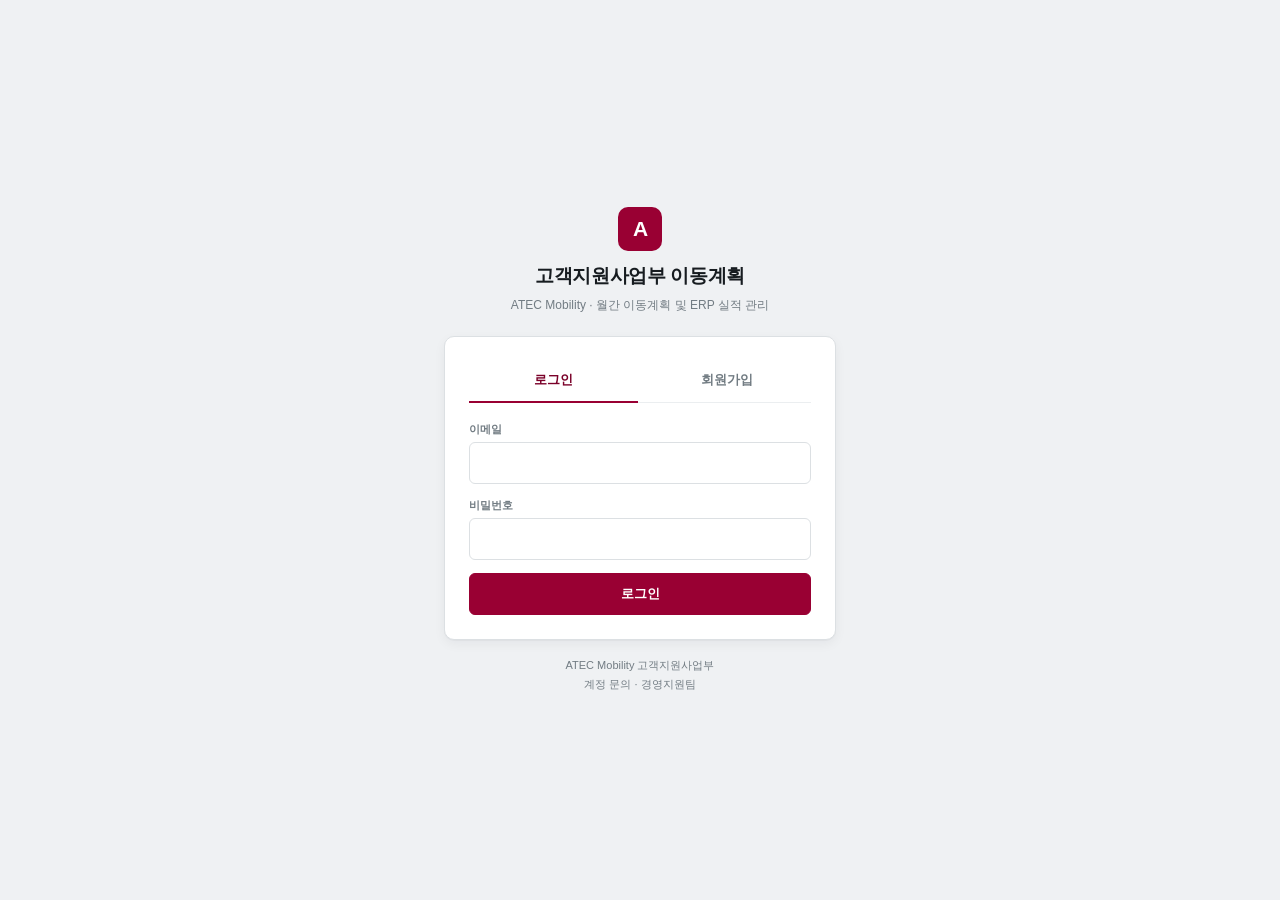
==== index.html @ 3cfb7187 "feat: 주차별 변동 관리 — 이동계획차이를 자동으로 만든다 «월별 변동 요약» 표가 곧 «이동계획차이» 엑셀이다. 계획 → 전주 → 금주와 그 차이를 사람이 옮겨 적지 않는다." ====
<!doctype html>
<html lang="ko">
<head>
<meta charset="utf-8">
<meta name="viewport" content="width=device-width,initial-scale=1">
<title>ATEC 이동계획 · 로그인</title>
<link rel="icon" href="data:image/svg+xml,%3Csvg xmlns='http://www.w3.org/2000/svg' viewBox='0 0 32 32'%3E%3Crect width='32' height='32' rx='7' fill='%23D70051'/%3E%3Ctext x='16' y='22' font-size='16' font-family='Arial' font-weight='bold' fill='white' text-anchor='middle'%3EA%3C/text%3E%3C/svg%3E">
<link rel="stylesheet" href="styles.css?v=20260907c">
</head>
<body>

<div class="auth-wrap">
  <div class="auth">

    <div class="brand">
      <div class="mark">A</div>
      <h1>고객지원사업부 이동계획</h1>
      <p>ATEC Mobility · 월간 이동계획 및 ERP 실적 관리</p>
    </div>

    <div class="panel">

      <!-- ===== 로그인 / 가입 ===== -->
      <div id="stage-login">
        <div class="tabs">
          <button id="tabLogin" class="on">로그인</button>
          <button id="tabSignup">회원가입</button>
        </div>

        <div id="msg"></div>

        <!-- 로그인 -->
        <form id="formLogin">
          <div class="fld">
            <label for="liEmail">이메일</label>
            <input id="liEmail" type="email" autocomplete="username" required>
          </div>
          <div class="fld">
            <label for="liPw">비밀번호</label>
            <input id="liPw" type="password" autocomplete="current-password" required>
          </div>
          <button type="submit" class="btn red wide" id="btnLogin">로그인</button>
        </form>

        <!-- 가입 -->
        <form id="formSignup" class="hide">
          <div class="fld">
            <label for="suName">이름</label>
            <input id="suName" type="text" autocomplete="name" required>
          </div>
          <div class="fld">
            <label for="suEmail">이메일</label>
            <input id="suEmail" type="email" autocomplete="username" required>
          </div>
          <div class="fld">
            <label for="suPw">비밀번호</label>
            <input id="suPw" type="password" autocomplete="new-password" minlength="8" required>
            <div class="hint">8자 이상. 재무 자료를 다루므로 사내 다른 서비스와 다른 비밀번호를 쓰시길 권합니다.</div>
          </div>
          <button type="submit" class="btn red wide" id="btnSignup">가입 신청</button>
          <div class="note info" style="margin:14px 0 0">
            가입하면 경영지원팀 승인을 거쳐야 들어올 수 있습니다.
            승인할 때 소속 팀이 함께 지정됩니다.
          </div>
        </form>
      </div>

      <!-- ===== 2단계 인증 · 최초 등록 ===== -->
      <div id="stage-enroll" class="hide otp-box">
        <h3 style="margin:0 0 6px;font-size:15px">2단계 인증 등록</h3>
        <p class="desc" style="margin:0 0 15px">
          이동계획 자료는 2단계 인증을 통과해야 열립니다. 최초 1회만 등록하면 됩니다.
        </p>

        <ol class="steps">
          <li>휴대폰에 <b>Google Authenticator</b> 앱을 설치합니다.</li>
          <li>앱에서 <b>+</b> → <b>QR 코드 스캔</b>으로 아래 코드를 찍습니다.</li>
          <li>앱에 뜬 6자리 숫자를 아래에 입력합니다.</li>
        </ol>

        <div class="otp-qr" id="qrBox"></div>

        <a id="otpLink" class="btn wide hide" style="margin-bottom:11px" href="#">
          이 기기에서 인증 앱 바로 열기
        </a>

        <div class="desc" style="margin-bottom:5px">QR을 찍을 수 없으면 이 키를 앱에 직접 입력하세요</div>
        <div class="otp-secret" id="otpSecret">—</div>
        <button class="btn" id="btnCopySecret" style="margin:-6px 0 13px">키 복사</button>

        <div id="msgEnroll"></div>
        <input id="enrollCode" class="otp-code" inputmode="numeric" maxlength="6" placeholder="······" autocomplete="one-time-code">
        <button class="btn red wide" id="btnEnrollVerify" style="margin-top:13px">등록 완료</button>
        <button class="btn ghost wide" id="btnEnrollCancel" style="margin-top:7px">취소하고 로그아웃</button>
      </div>

      <!-- ===== 2단계 인증 · 코드 입력 ===== -->
      <div id="stage-verify" class="hide otp-box">
        <h3 style="margin:0 0 6px;font-size:15px">2단계 인증</h3>
        <p class="desc" style="margin:0 0 17px">
          Google Authenticator 앱에 표시된 6자리 숫자를 입력하세요.
        </p>

        <div id="msgVerify"></div>
        <input id="verifyCode" class="otp-code" inputmode="numeric" maxlength="6" placeholder="······" autocomplete="one-time-code">
        <button class="btn red wide" id="btnVerify" style="margin-top:13px">확인</button>
        <button class="btn ghost wide" id="btnVerifyCancel" style="margin-top:7px">다른 계정으로 로그인</button>
      </div>

    </div>

    <div class="foot">
      ATEC Mobility 고객지원사업부<br>
      계정 문의 · 경영지원팀
    </div>

  </div>
</div>

<script src="mp-auth.js?v=20260907c"></script>
<script>
(function () {
  'use strict';

  var $ = function (s) { return document.querySelector(s); };

  function show(stage) {
    ['login', 'enroll', 'verify'].forEach(function (s) {
      $('#stage-' + s).classList.toggle('hide', s !== stage);
    });
  }
  function say(where, text, kind) {
    var el = $(where);
    if (!text) { el.innerHTML = ''; return; }
    el.innerHTML = '<div class="note ' + (kind || 'err') + '">' + text + '</div>';
  }
  function busy(btn, on, label) {
    btn.disabled = on;
    if (on) { btn.dataset.t = btn.textContent; btn.textContent = label || '처리 중…'; }
    else if (btn.dataset.t) { btn.textContent = btn.dataset.t; }
  }

  /* ---------- 로그인 / 가입 탭 ---------- */
  $('#tabLogin').onclick = function () {
    $('#tabLogin').classList.add('on'); $('#tabSignup').classList.remove('on');
    $('#formLogin').classList.remove('hide'); $('#formSignup').classList.add('hide');
    say('#msg', '');
  };
  $('#tabSignup').onclick = function () {
    $('#tabSignup').classList.add('on'); $('#tabLogin').classList.remove('on');
    $('#formSignup').classList.remove('hide'); $('#formLogin').classList.add('hide');
    say('#msg', '');
  };

  /* ---------- 가입 ---------- */
  $('#formSignup').onsubmit = function (e) {
    e.preventDefault();
    var b = $('#btnSignup');
    busy(b, true);
    MpAuth.signup($('#suEmail').value, $('#suPw').value, $('#suName').value)
      .then(function (r) {
        busy(b, false);
        if (r.error) { say('#msg', r.error); return; }
        say('#msg', '가입 신청이 접수되었습니다. 경영지원팀 승인 후 로그인할 수 있습니다.', 'ok');
        $('#formSignup').reset();
      });
  };

  /* ---------- 로그인 ---------- */
  $('#formLogin').onsubmit = function (e) {
    e.preventDefault();
    var b = $('#btnLogin');
    busy(b, true, '확인 중…');
    MpAuth.login($('#liEmail').value, $('#liPw').value)
      .then(function (r) {
        if (r.error) { busy(b, false); say('#msg', r.error); return; }
        return MpAuth.mfaState().then(function (st) {
          busy(b, false);
          if (st === 'ok') { location.replace('app.html'); return; }
          if (st === 'need') { show('verify'); setTimeout(function () { $('#verifyCode').focus(); }, 60); return; }
          startEnroll();
        });
      });
  };

  /* ---------- 2단계 · 최초 등록 ---------- */

  /* QR 그리기.
     Supabase 는 QR 을 SVG 마크업으로 내려주는데 viewBox 가 없고 width/height 만 있다.
     그대로 두고 CSS 로 줄이면 축소되지 않고 잘려 나가 위치 검출 패턴이 사라진다 —
     화면에는 QR 처럼 보이지만 스캔이 되지 않는다. viewBox 를 채워 넣어야 한다. */
  function paintQr(qr) {
    var box = $('#qrBox');
    box.innerHTML = '';

    if (!qr) {
      box.innerHTML = '<div class="desc" style="width:172px;height:172px;display:flex;' +
                      'align-items:center;justify-content:center">아래 키를 앱에 직접 입력하세요</div>';
      return;
    }

    if (/^data:/.test(qr)) {
      // 속성 문자열로 조립하지 않는다 — data:image/svg+xml 안의 따옴표가 태그를 깨뜨린다
      var img = new Image();
      img.alt = '2단계 인증 QR';
      img.src = qr;
      box.appendChild(img);
      return;
    }

    box.innerHTML = qr;
    var svg = box.querySelector('svg');
    if (!svg) return;
    if (!svg.getAttribute('viewBox')) {
      var w = parseFloat(svg.getAttribute('width')) || 219;
      var h = parseFloat(svg.getAttribute('height')) || w;
      svg.setAttribute('viewBox', '0 0 ' + w + ' ' + h);
    }
    svg.setAttribute('preserveAspectRatio', 'xMidYMid meet');
    svg.setAttribute('shape-rendering', 'crispEdges');   // 축소해도 모듈 경계가 뭉개지지 않게
    svg.removeAttribute('width');
    svg.removeAttribute('height');
  }

  function startEnroll() {
    show('enroll');
    say('#msgEnroll', '');
    $('#qrBox').innerHTML = '<div class="desc" style="width:172px;height:172px;display:flex;align-items:center;justify-content:center">준비 중…</div>';
    $('#otpSecret').textContent = '—';
    $('#otpLink').classList.add('hide');

    MpAuth.enroll().then(function (r) {
      if (r.error) { say('#msgEnroll', r.error); $('#qrBox').innerHTML = ''; return; }
      paintQr(r.qr);
      $('#otpSecret').textContent = r.secret || '—';
      if (r.uri) {
        var a = $('#otpLink');
        a.href = r.uri;                 // 폰에서 열면 인증 앱이 바로 뜬다
        a.classList.remove('hide');
      }
      setTimeout(function () { $('#enrollCode').focus(); }, 60);
    });
  }

  /* 키 복사 — 손으로 옮겨 적다 틀리는 걸 막는다 */
  $('#btnCopySecret').onclick = function () {
    var s = $('#otpSecret').textContent.trim();
    if (!s || s === '—') return;
    var btn = this;
    var done = function () {
      btn.textContent = '복사됨';
      setTimeout(function () { btn.textContent = '키 복사'; }, 1600);
    };
    if (navigator.clipboard && navigator.clipboard.writeText) {
      navigator.clipboard.writeText(s).then(done, function () {});
    } else {
      var ta = document.createElement('textarea');
      ta.value = s; document.body.appendChild(ta); ta.select();
      try { document.execCommand('copy'); done(); } catch (e) {}
      document.body.removeChild(ta);
    }
  };

  $('#btnEnrollVerify').onclick = function () {
    var b = this;
    busy(b, true, '확인 중…');
    MpAuth.verify($('#enrollCode').value).then(function (r) {
      busy(b, false);
      if (r.error) { say('#msgEnroll', r.error); $('#enrollCode').select(); return; }
      location.replace('app.html');
    });
  };
  $('#btnEnrollCancel').onclick = function () { MpAuth.logout(); show('login'); };

  /* ---------- 2단계 · 코드 입력 ---------- */
  $('#btnVerify').onclick = function () {
    var b = this;
    busy(b, true, '확인 중…');
    MpAuth.verify($('#verifyCode').value).then(function (r) {
      busy(b, false);
      if (r.error) { say('#msgVerify', r.error); $('#verifyCode').select(); return; }
      location.replace('app.html');
    });
  };
  $('#btnVerifyCancel').onclick = function () { MpAuth.logout(); show('login'); };

  /* 6자리를 다 넣으면 자동으로 확인한다 */
  ['#enrollCode', '#verifyCode'].forEach(function (sel) {
    $(sel).addEventListener('input', function () {
      this.value = this.value.replace(/\D/g, '');
      if (this.value.length === 6) {
        (sel === '#enrollCode' ? $('#btnEnrollVerify') : $('#btnVerify')).click();
      }
    });
  });

  /* ---------- 이미 로그인돼 있으면 이어서 진행한다 ----------
     새로고침했을 때 비밀번호를 다시 받지 않는다.
     아직 인증 수단을 등록하지 않은 상태(none)도 등록 화면으로 이어 준다 —
     이걸 빠뜨리면 로그인은 됐는데 로그인 화면이 다시 뜨는 것처럼 보인다. */
  if (MpAuth.token()) {
    MpAuth.mfaState().then(function (st) {
      if (st === 'ok') { location.replace('app.html'); return; }
      if (st === 'need') { show('verify'); setTimeout(function () { $('#verifyCode').focus(); }, 60); return; }
      startEnroll();
    });
  }
})();
</script>

</body>
</html>
---- styles.css ----
/* ============================================================================
   ATEC 이동계획 — 디자인 시스템

   설계 관점 : "결산 원장(ledger)"
   대시보드가 아니라 잘 조판된 재무제표를 화면으로 옮긴다.
   위계는 색이 아니라 굵기 · 크기 · 괘선으로 만들고,
   색은 부호(증감)와 상태(잠금 · 완료 · 경고)에만 쓴다.

   브랜드 : ATEC RED #D70051 / ATEC GRAY #5A666F

   타이포 7단 (px)
     26  KPI 숫자
     19  페이지 제목
     16  섹션 제목
     14  카드 제목
     13  본문 · 표 데이터
     12  표 조밀영역 · 버튼 · 탭
     11  보조 설명 · 라벨
   9~10px 는 쓰지 않는다.
   ========================================================================== */

:root{
  /* 기본 5색 */
  --paper:#FFFFFF;        /* 카드 · 표 바탕 */
  --canvas:#EFF1F3;       /* 화면 바탕 */
  --ink:#171C20;          /* 본문 */
  --ink2:#4A555D;         /* 보조 본문 */
  --rule:#DCE0E3;         /* 괘선 */
  /* 파생 */
  --rule2:#EBEEF0; --soft:#F7F8F9; --muted:#727C83; --faint:#A8B0B5;
  --gray:#5A666F; --g1:#F2F3F4; --g2:#D9DDE0; --g3:#A8B0B5; --g4:#727C83;
  /* 강조 */
  --red:#990033; --red-d:#7A0029; --red-dd:#5C001F; --red-soft:#FDF0F5; --red-line:#EBC3D3;
  --down:#2461a8; --up:#990033;
  --blue:#9AB7F0; --blue-d:#2461a8;
  --amber:#B07900; --amber-bg:#FFF6E0; --amber-line:#EDD9A6;
  --ok:#1F7A52; --ok-bg:#EDF7F1; --ok-line:#BFDECD;
  --warn:#B07900; --danger:#B3123F;
  /* 표 밴드 — 3단만 쓴다 */
  --band-plan:#F6F7F8;    /* 월간계획 */
  --band-ol:#FBFCFC;      /* 주차 OL */
  --band-act:#FDF0F5;     /* ERP 확정실적 */
  /* 형태 */
  --r:8px; --r-lg:10px;
  --shadow:0 1px 1px rgba(23,28,32,.03), 0 4px 12px rgba(23,28,32,.05);
  --num:"Segoe UI","Malgun Gothic",Arial,sans-serif;
  --rail:236px; --hdr:56px;
}

*{box-sizing:border-box}
html,body{margin:0;padding:0}
body{
  font-family:"Malgun Gothic","맑은 고딕","Apple SD Gothic Neo","Noto Sans KR",Arial,sans-serif;
  background:var(--canvas); color:var(--ink); font-size:13px; line-height:1.5;
  font-variant-numeric:tabular-nums; -webkit-font-smoothing:antialiased;
}
button,input,select,textarea{font:inherit;color:inherit}
a{color:var(--red-d)}
.num{font-family:var(--num);font-variant-numeric:tabular-nums;font-feature-settings:"tnum" 1}
::selection{background:rgba(215,0,81,.16)}
.hide{display:none !important}

/* ============================================================
   부품 — 버튼 · 칩 · 입력
   ============================================================ */
.btn{
  display:inline-flex;align-items:center;gap:6px;border:1px solid var(--rule);
  background:var(--paper);color:var(--ink2);padding:6px 12px;border-radius:6px;
  font-size:12px;font-weight:700;cursor:pointer;white-space:nowrap;line-height:1.4;
  text-decoration:none
}
.btn:hover{background:var(--soft);border-color:var(--g2);color:var(--ink)}
.btn:disabled{opacity:.45;cursor:not-allowed}
.btn.red{background:var(--red);border-color:var(--red);color:#fff}
.btn.red:hover{background:var(--red-d);border-color:var(--red-d);color:#fff}
.btn.dark{background:#333B41;border-color:#333B41;color:#fff}
.btn.dark:hover{background:#242A2F}
.btn.ghost{background:transparent;border-color:transparent;color:var(--muted)}
.btn.ghost:hover{background:var(--g1);color:var(--ink)}
.btn.wide{width:100%;justify-content:center;padding:11px 12px;font-size:13px}

.chip{
  display:inline-flex;align-items:center;gap:6px;border:1px solid var(--rule);background:var(--paper);
  padding:5px 10px;border-radius:6px;font-size:12px;color:var(--ink2);white-space:nowrap;line-height:1.35
}
.chip b{font-weight:700;color:var(--ink)}
.chip.on{background:var(--red-soft);border-color:var(--red-line);color:var(--red-d)}
.chip.warn{background:var(--amber-bg);border-color:var(--amber-line);color:var(--amber)}
.chip.ok{background:var(--ok-bg);border-color:var(--ok-line);color:var(--ok)}
.chip.lock{background:var(--g1);border-color:var(--g2);color:var(--ink2)}

.fld{margin-bottom:13px}
.fld label{display:block;font-size:11px;font-weight:700;color:var(--muted);margin-bottom:5px}
.fld input{
  width:100%;padding:10px 12px;border:1px solid var(--rule);border-radius:6px;
  background:var(--paper);font-size:13px
}
.fld input:focus{outline:0;border-color:var(--red-line);box-shadow:0 0 0 3px rgba(215,0,81,.08)}
.fld .hint{font-size:11px;color:var(--muted);margin-top:5px;line-height:1.55}

.card{background:var(--paper);border:1px solid var(--rule);border-radius:var(--r-lg);box-shadow:var(--shadow)}
.card>.hd{padding:13px 16px;border-bottom:1px solid var(--rule2);display:flex;align-items:flex-start;
  justify-content:space-between;gap:12px}
.card>.hd h3{margin:0;font-size:14px;font-weight:700}
.card>.bd{padding:16px}
.desc{font-size:11.5px;color:var(--muted);margin-top:3px;line-height:1.55}

/* 상태 알림 */
.note{padding:10px 13px;border-radius:6px;font-size:12px;line-height:1.6;margin-bottom:13px}
.note.err{background:#FDEEF2;border:1px solid var(--red-line);color:var(--red-d)}
.note.ok{background:var(--ok-bg);border:1px solid var(--ok-line);color:var(--ok)}
.note.warn{background:var(--amber-bg);border:1px solid var(--amber-line);color:var(--amber)}
.note.info{background:var(--soft);border:1px solid var(--rule);color:var(--ink2)}

/* ============================================================
   로그인 화면
   ============================================================ */
.auth-wrap{min-height:100vh;display:flex;align-items:center;justify-content:center;padding:28px 18px}
.auth{width:100%;max-width:392px}
.auth .brand{text-align:center;margin-bottom:22px}
.auth .brand .mark{
  display:inline-flex;align-items:center;justify-content:center;
  width:44px;height:44px;border-radius:10px;background:var(--red);color:#fff;
  font-size:21px;font-weight:800;letter-spacing:-1px;margin-bottom:11px
}
.auth .brand h1{margin:0;font-size:19px;font-weight:700;letter-spacing:-.4px}
.auth .brand p{margin:6px 0 0;font-size:12px;color:var(--muted)}
.auth .panel{background:var(--paper);border:1px solid var(--rule);border-radius:var(--r-lg);
  box-shadow:var(--shadow);padding:24px}
.auth .tabs{display:flex;gap:4px;margin-bottom:18px;border-bottom:1px solid var(--rule2)}
.auth .tabs button{
  flex:1;border:0;background:transparent;padding:9px 0 11px;font-size:13px;font-weight:700;
  color:var(--muted);cursor:pointer;border-bottom:2px solid transparent;margin-bottom:-1px
}
.auth .tabs button.on{color:var(--red-d);border-bottom-color:var(--red)}
.auth .foot{margin-top:16px;text-align:center;font-size:11px;color:var(--muted);line-height:1.7}

/* 2단계 인증 */
.otp-box{text-align:center}
.otp-qr{
  display:inline-block;padding:11px;background:#fff;border:1px solid var(--rule);
  border-radius:var(--r);margin:4px 0 13px
}
.otp-qr img,.otp-qr svg{display:block;width:172px;height:172px}
.otp-secret{
  font-family:var(--num);font-size:13px;letter-spacing:1.5px;background:var(--soft);
  border:1px solid var(--rule);border-radius:6px;padding:9px 11px;word-break:break-all;
  color:var(--ink);margin-bottom:13px
}
.otp-code{
  width:100%;padding:13px;font-family:var(--num);font-size:26px;letter-spacing:11px;
  text-align:center;border:1px solid var(--rule);border-radius:var(--r);background:var(--paper)
}
.otp-code:focus{outline:0;border-color:var(--red-line);box-shadow:0 0 0 3px rgba(215,0,81,.08)}
.steps{counter-reset:s;margin:0 0 15px;padding:0;list-style:none;text-align:left}
.steps li{
  counter-increment:s;position:relative;padding:0 0 8px 25px;font-size:12px;
  color:var(--ink2);line-height:1.65
}
.steps li::before{
  content:counter(s);position:absolute;left:0;top:1px;width:17px;height:17px;border-radius:50%;
  background:var(--g1);color:var(--ink2);font-size:10.5px;font-weight:700;
  display:flex;align-items:center;justify-content:center
}

@media (max-width:480px){
  .auth .panel{padding:19px}
  .otp-code{font-size:22px;letter-spacing:8px}
}

/* ============================================================
   앱 껍데기 — 레일 · 헤더 · 본문
   ============================================================ */
.app{display:flex;min-height:100vh}
.rail{width:var(--rail);flex:0 0 var(--rail);background:#333B41;color:#E6EAEC;
  position:fixed;top:0;bottom:0;left:0;z-index:60;display:flex;flex-direction:column}
.rail .brand{padding:17px 18px 14px;border-bottom:1px solid rgba(255,255,255,.09)}
.rail .brand b{display:block;font-size:13.5px;color:#fff}
.rail .brand span{display:block;margin-top:5px;font-size:11px;color:#A9B2B8;line-height:1.5}
.nav{padding:9px 8px;flex:1;overflow:auto}
.nav .grp{font-size:11px;color:#828D94;padding:13px 10px 5px;font-weight:700}
.nav button{display:flex;align-items:center;gap:9px;width:100%;border:0;background:transparent;
  color:#CDD4D8;text-align:left;padding:8px 11px;border-radius:6px;margin:1px 0;cursor:pointer;
  font-weight:600;font-size:13px;border-left:3px solid transparent}
.nav button:hover{background:rgba(255,255,255,.06);color:#fff}
.nav button.on{background:rgba(255,255,255,.10);color:#fff;border-left-color:var(--red);font-weight:700}
.nav button:disabled{opacity:.34;cursor:not-allowed}
.railfoot{padding:11px 16px 14px;font-size:11px;color:#8B959B;line-height:1.65;
  border-top:1px solid rgba(255,255,255,.08)}
.railfoot b{color:#C4CBD0}
.main{margin-left:var(--rail);width:calc(100% - var(--rail));min-width:0}
header.top{height:var(--hdr);background:var(--paper);border-bottom:1px solid var(--rule);
  display:flex;align-items:center;justify-content:space-between;gap:14px;padding:0 20px;
  position:sticky;top:0;z-index:50}
header.top .crumb{display:flex;align-items:baseline;gap:9px;min-width:0}
header.top .crumb b{font-size:19px;font-weight:700;letter-spacing:-.4px;white-space:nowrap}
header.top .crumb span{font-size:12px;color:var(--muted);overflow:hidden;text-overflow:ellipsis;white-space:nowrap}
.content{padding:16px 20px 60px;max-width:1680px}

/* 필터 줄 — 차트 위 한 줄에 모은다 */
.gbar{background:var(--paper);border:1px solid var(--rule);border-radius:var(--r-lg);
  box-shadow:var(--shadow);padding:9px 13px;margin-bottom:14px}
.gline{display:flex;align-items:center;gap:9px;flex-wrap:wrap;padding:4px 0}
.gline+.gline{border-top:1px solid var(--rule2);margin-top:3px}
.glabel{font-size:11px;font-weight:700;color:var(--muted);min-width:56px}
.spacer{flex:1}
.tabs{display:flex;gap:3px;flex-wrap:wrap}
.tab{border:1px solid transparent;background:transparent;color:var(--ink2);padding:5px 11px;
  border-radius:6px;font-size:12px;font-weight:700;cursor:pointer;white-space:nowrap}
.tab:hover{background:var(--g1)}
.tab.on{background:var(--red);border-color:var(--red);color:#fff}
.tab.dim{color:var(--faint)}
.tab i{font-style:normal;font-size:10px;opacity:.8}

/* 섹션 제목 */
.sec-title{display:flex;align-items:baseline;gap:10px;margin:20px 0 10px}
.sec-title h2{margin:0;font-size:16px;font-weight:700;position:relative;padding-left:11px}
.sec-title h2::before{content:'';position:absolute;left:0;top:3px;bottom:3px;width:3px;
  background:var(--red);border-radius:2px}
.sec-title span{font-size:11.5px;color:var(--muted)}

/* 격자 */
.grid{display:grid;gap:14px}
.grid.g4{grid-template-columns:repeat(4,1fr)}
.grid.g2{grid-template-columns:1fr 1fr}
.grid.g21{grid-template-columns:2fr 1fr}

/* ============================================================
   KPI — 차트가 아니라 수치 타일이다
   ============================================================ */
.kpi{background:var(--paper);border:1px solid var(--rule);border-radius:var(--r-lg);
  box-shadow:var(--shadow);padding:14px 16px;position:relative;overflow:hidden}
.kpi .lb{font-size:12px;color:var(--ink2);font-weight:700;display:flex;align-items:center;gap:6px}
.kpi .vl{font-family:var(--num);font-size:26px;font-weight:700;letter-spacing:-.9px;margin:7px 0 9px}
.kpi .vl small{font-size:12px;font-weight:600;color:var(--muted);margin-left:4px;letter-spacing:0}
.kpi .row{display:flex;justify-content:space-between;align-items:baseline;gap:8px;
  font-size:11.5px;color:var(--muted);padding:2px 0}
.kpi .row b{font-family:var(--num);font-weight:700;color:var(--ink2)}
.kpi .row .d{font-family:var(--num);font-weight:700;min-width:52px;text-align:right}
.kpi::after{content:'';position:absolute;left:0;right:0;bottom:0;height:3px;background:var(--red)}
.kpi.q::after{background:var(--g2)}

/* 증감 부호 — 상태색. 계열색과 섞지 않는다. */
.up{color:#990033}
.down{color:#2461a8}
.flat{color:var(--muted)}

/* 기간 블록 */
.pblocks{display:grid;grid-template-columns:repeat(4,1fr);gap:10px}
.pb{background:var(--paper);border:1px solid var(--rule);border-radius:var(--r);padding:11px 13px;
  cursor:pointer;text-align:left}
.pb:hover{border-color:var(--g3)}
.pb.on{border-color:var(--red-line);background:var(--red-soft)}
.pb .t{font-size:12px;font-weight:700}
.pb .s{font-size:10.5px;color:var(--muted);margin-top:2px}
.pb .v{font-family:var(--num);font-size:19px;font-weight:700;margin-top:6px;letter-spacing:-.5px}
.pb .m{font-size:10.5px;color:var(--muted);margin-top:3px}

/* ============================================================
   차트 부품
   ============================================================ */
.chart{width:100%}
.lg{display:inline-flex;align-items:center;gap:5px;font-size:11.5px;color:var(--ink2);margin-left:11px}
.lg i{width:9px;height:9px;border-radius:2px;display:inline-block}
.legend{display:flex;align-items:center;flex-wrap:wrap}

.bh{display:flex;flex-direction:column;gap:7px}
.bh-row{display:grid;grid-template-columns:104px 1fr 62px;align-items:center;gap:9px;cursor:default}
.bh-nm{font-size:11.5px;color:var(--ink2);overflow:hidden;text-overflow:ellipsis;white-space:nowrap}
.bh-tr{height:14px;background:var(--g1);border-radius:3px;overflow:hidden}
.bh-tr i{display:block;height:100%;border-radius:0 4px 4px 0}
.bh-v{font-family:var(--num);font-size:12px;font-weight:700;text-align:right}
.bh-row:hover .bh-tr{background:var(--g2)}

.viz-tip{position:fixed;z-index:200;background:#1E2428;color:#fff;border-radius:6px;
  padding:8px 10px;font-size:11.5px;line-height:1.6;pointer-events:none;opacity:0;
  transition:opacity .1s;box-shadow:0 4px 16px rgba(0,0,0,.2);max-width:280px}
.viz-tip.on{opacity:1}
.viz-tip .h{font-weight:700;margin-bottom:4px;color:#fff}
.viz-tip .r{display:flex;align-items:center;gap:6px;color:#C8D0D5}
.viz-tip .r i{width:8px;height:8px;border-radius:2px;display:inline-block}
.viz-tip .r b{margin-left:auto;font-family:var(--num);color:#fff}

/* ============================================================
   표
   ============================================================ */
table.t{width:100%;border-collapse:collapse;font-size:12.5px}
table.t th,table.t td{padding:7px 10px;border-bottom:1px solid var(--rule2);text-align:left;
  white-space:nowrap}
table.t th{background:var(--soft);color:var(--muted);font-size:11px;font-weight:700;
  position:sticky;top:0;z-index:1}
table.t td.n,table.t th.n{text-align:right;font-family:var(--num);font-variant-numeric:tabular-nums}
table.t td.txt{white-space:normal;color:var(--ink2)}
table.t tr.grand td{background:var(--soft);font-weight:700;border-top:1px solid var(--rule)}
table.t tbody tr:hover td{background:#FBFCFC}
.tbl-wrap{overflow:auto;max-height:460px}
.zero{color:var(--faint)}

@media (max-width:1180px){
  .grid.g4{grid-template-columns:repeat(2,1fr)}
  .grid.g21,.grid.g2{grid-template-columns:1fr}
  .pblocks{grid-template-columns:repeat(2,1fr)}
}
@media (max-width:900px){
  .rail{display:none}
  .main{margin-left:0;width:100%}
  .grid.g4{grid-template-columns:1fr}
  .content{padding:14px 14px 50px}
}

/* ============================================================
   월별 이동계획 손익표
   ============================================================ */
#tblPlan{min-width:1180px;font-size:12.5px}
#tblPlan th,#tblPlan td{padding:5px 8px;border-bottom:1px solid var(--rule2);
  border-right:1px solid var(--rule2);white-space:nowrap}
#tblPlan thead th{background:var(--soft);font-size:11px;color:var(--muted);text-align:center;
  border-bottom:1px solid var(--rule);position:sticky;top:0;z-index:3}
#tblPlan thead th.n{text-align:right}
#tblPlan th.gh{background:var(--g1);color:var(--ink2)}
#tblPlan th.prvh,#tblPlan th.prvc{background:var(--amber-bg);color:var(--amber);
  border-bottom-color:var(--amber-line)}
#tblPlan th.acth,#tblPlan th.actc{background:var(--band-act);color:var(--red-d);
  border-bottom-color:var(--red-line)}
#tblPlan td.sec{background:var(--soft);font-weight:700;vertical-align:top;
  border-right:1px solid var(--rule)}
#tblPlan td.itc{background:var(--paper)}
#tblPlan td.itc.b{font-weight:700}
#tblPlan td.n{text-align:right;font-family:var(--num);font-variant-numeric:tabular-nums}
#tblPlan td.gs{background:var(--band-plan)}
#tblPlan td.wkcol{background:var(--band-ol)}
#tblPlan td.wkcol.cur{background:#FFFBEF}
#tblPlan th.wkcol.cur{background:var(--amber-bg);color:var(--amber)}
#tblPlan th .mini{display:block;font-size:9.5px;font-weight:400;opacity:.8}
#tblPlan td.prvc{background:#FFFCF4}
#tblPlan td.actc{background:#FDF7F9}
#tblPlan td.txt{white-space:normal;min-width:150px}
#tblPlan tr.sum td{background:var(--soft);font-weight:700}
#tblPlan tr.sum td.wkcol{background:#F4F6F7}
#tblPlan tr.sum td.prvc{background:#FDF6E6}
#tblPlan tr.op td{background:var(--g1);font-weight:700}
#tblPlan tr:hover td{background:#FAFBFC}
#tblPlan tr.sum:hover td,#tblPlan tr.op:hover td{background:var(--soft)}

/* 상세 행 */
#tblPlan tr.dtl td{background:#FBFCFD}
#tblPlan tr.dtl td.dtlname{padding-left:20px;color:var(--ink2);font-size:12px}
#tblPlan tr.dtl .tw{color:var(--faint);margin-right:5px}
#tblPlan tr.dsub td{background:#F4F6F7;border-bottom:1px solid var(--rule)}
#tblPlan .cv{border:0;background:transparent;color:var(--muted);cursor:pointer;font-size:11px;
  width:15px;padding:0;margin-right:2px}
#tblPlan .kidn{display:inline-block;margin-left:5px;padding:0 5px;border-radius:8px;
  background:var(--g1);color:var(--muted);font-size:10.5px;font-weight:700}
.rowbtn{border:1px solid var(--rule);background:var(--paper);color:var(--ink2);cursor:pointer;
  width:18px;height:18px;line-height:1;border-radius:4px;font-size:12px;padding:0;margin-left:6px}
.rowbtn.add:hover{background:var(--ok-bg);border-color:var(--ok-line);color:var(--ok)}
.rowbtn.del:hover{background:var(--red-soft);border-color:var(--red-line);color:var(--red-d)}
.cumbtn{border:1px solid var(--rule);background:var(--paper);color:var(--ink2);
  width:22px;height:22px;line-height:1;border-radius:5px;cursor:pointer;font-size:13px;padding:0}
.cumbtn:hover{background:var(--red-soft);border-color:var(--red-line);color:var(--red-d)}
#tblPlan th.cumtg,#tblPlan td.cumtg{background:var(--soft);border-left:1px solid var(--rule)}

/* 입력칸 */
.ce{width:100%;border:1px solid transparent;background:transparent;padding:2px 4px;
  text-align:right;font-family:var(--num);font-size:12.5px;border-radius:4px}
.ce:hover{border-color:var(--g2);background:#fff}
.ce:focus{outline:0;border-color:var(--red-line);background:#fff;box-shadow:0 0 0 2px rgba(215,0,81,.09)}
textarea.na{width:100%;border:1px solid transparent;background:transparent;resize:none;
  padding:2px 4px;font-size:11.5px;line-height:1.5;border-radius:4px;overflow:hidden;color:var(--ink2)}
textarea.na:hover{border-color:var(--g2);background:#fff}
textarea.na:focus{outline:0;border-color:var(--red-line);background:#fff;color:var(--ink)}

/* ============================================================
   주차별 변동 관리 — 월별 변동 요약(= 이동계획차이)
   ============================================================ */
#tblWeekSum th,#tblWeekSum td{border-right:1px solid var(--rule2)}
#tblWeekSum th.gh{background:var(--g1);color:var(--ink2);text-align:center}
#tblWeekSum td.sec{background:var(--soft);font-weight:700;text-align:center;vertical-align:middle;
  border-right:1px solid var(--rule)}
#tblWeekSum td.sec .mini{display:block;font-size:10px;font-weight:400;color:var(--muted);margin-top:2px}
#tblWeekSum tr.mstart td{border-top:1px solid var(--rule)}
#tblWeekSum tr.msel td{background:#FFFDF6}
#tblWeekSum tr.msel td.sec{background:var(--amber-bg);color:var(--amber)}
#tblWeekSum td.gs{background:var(--band-plan)}
#tblWeekSum td.cur{background:#FFFBEF;font-weight:700}
#tblWeekSum td.bd-rev{border-left:3px solid #2F6FB5}
#tblWeekSum td.bd-gp{border-left:3px solid #B07900}
#tblWeekSum td.bd-sga{border-left:3px solid #990033}
#tblWeekSum td.txt{white-space:normal;min-width:220px}
#tblWeekMx td:first-child,#tblWeekMx th:first-child{text-align:left}
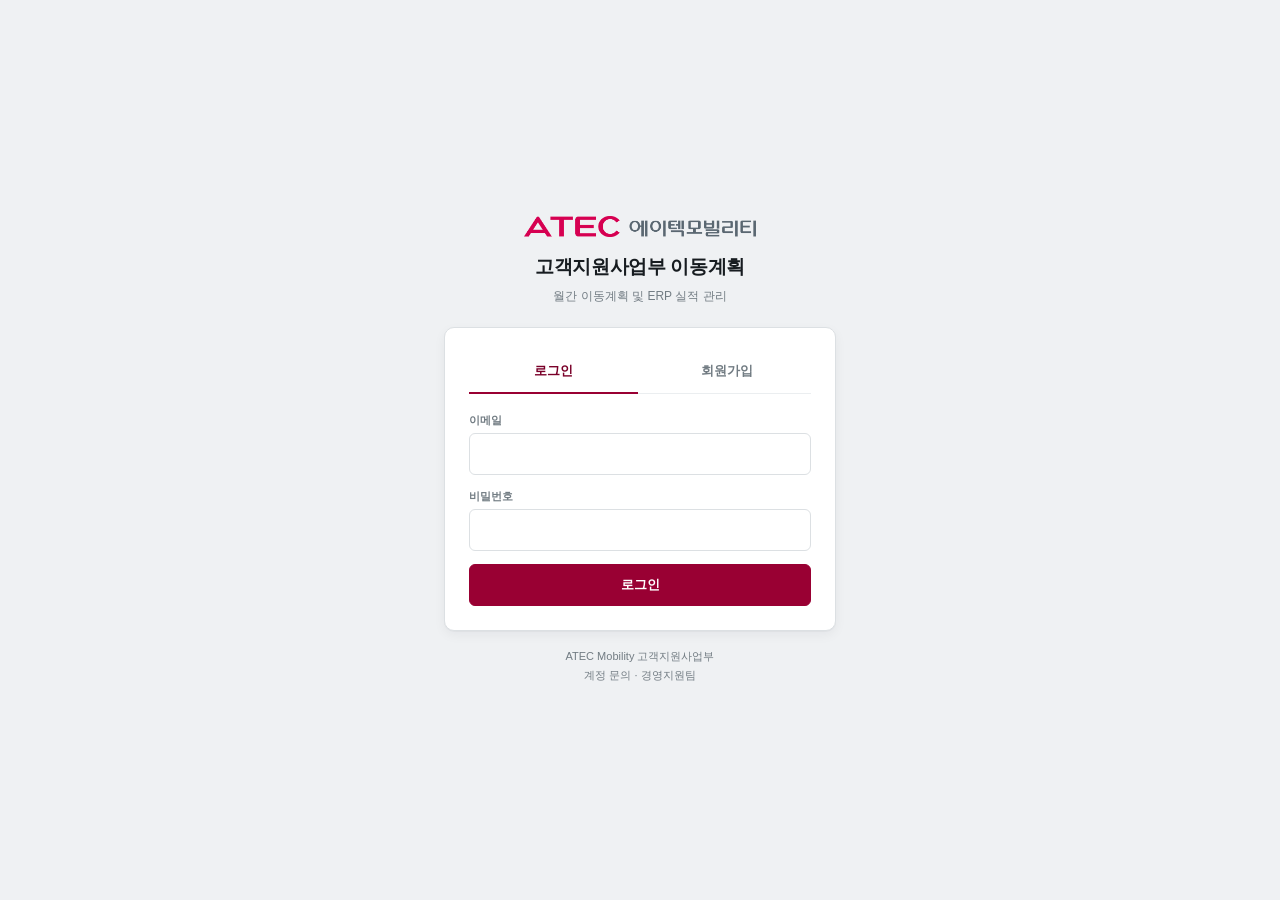
==== commit 92752a83: "style: 로그인 화면도 회사 로고로 — «A» 한 글자 사각형을 걷는다 바탕이 희므로 원본 logo.png 를 그대로 쓴다. 레일의 반전본이 아니다. 부제에서 «ATEC Mob" ====
--- a/index.html
+++ b/index.html
@@ -5,7 +5,7 @@
 <meta name="viewport" content="width=device-width,initial-scale=1">
 <title>ATEC 이동계획 · 로그인</title>
 <link rel="icon" href="data:image/svg+xml,%3Csvg xmlns='http://www.w3.org/2000/svg' viewBox='0 0 32 32'%3E%3Crect width='32' height='32' rx='7' fill='%23D70051'/%3E%3Ctext x='16' y='22' font-size='16' font-family='Arial' font-weight='bold' fill='white' text-anchor='middle'%3EA%3C/text%3E%3C/svg%3E">
-<link rel="stylesheet" href="styles.css?v=20260907c">
+<link rel="stylesheet" href="styles.css?v=20260914z">
 </head>
 <body>
 
@@ -13,9 +13,9 @@
   <div class="auth">
 
     <div class="brand">
-      <div class="mark">A</div>
+      <img class="logo" src="img/logo.png?v=20260914z" alt="ATEC 에이텍모빌리티">
       <h1>고객지원사업부 이동계획</h1>
-      <p>ATEC Mobility · 월간 이동계획 및 ERP 실적 관리</p>
+      <p>월간 이동계획 및 ERP 실적 관리</p>
     </div>
 
     <div class="panel">
@@ -57,6 +57,11 @@
             <input id="suPw" type="password" autocomplete="new-password" minlength="8" required>
             <div class="hint">8자 이상. 재무 자료를 다루므로 사내 다른 서비스와 다른 비밀번호를 쓰시길 권합니다.</div>
           </div>
+          <div class="fld">
+            <label for="suPw2">비밀번호 확인</label>
+            <input id="suPw2" type="password" autocomplete="new-password" minlength="8" required>
+            <div class="hint" id="suPwMsg">한 번 더 입력해 주세요. 오타로 못 들어오는 일을 막습니다.</div>
+          </div>
           <button type="submit" class="btn red wide" id="btnSignup">가입 신청</button>
           <div class="note info" style="margin:14px 0 0">
             가입하면 경영지원팀 승인을 거쳐야 들어올 수 있습니다.
@@ -117,7 +122,7 @@
   </div>
 </div>
 
-<script src="mp-auth.js?v=20260907c"></script>
+<script src="mp-auth.js?v=20260911a"></script>
 <script>
 (function () {
   'use strict';
@@ -156,6 +161,13 @@
   $('#formSignup').onsubmit = function (e) {
     e.preventDefault();
     var b = $('#btnSignup');
+    /* 서버에 보내기 전에 여기서 막는다. 가입은 되었는데 비밀번호를 모르는 상태가
+       가장 나쁘다 — 승인까지 받은 뒤에야 알게 된다. */
+    if ($('#suPw').value !== $('#suPw2').value) {
+      say('#msg', '비밀번호가 서로 다릅니다. 두 칸을 같게 입력해 주세요.');
+      $('#suPw2').focus(); $('#suPw2').select();
+      return;
+    }
     busy(b, true);
     MpAuth.signup($('#suEmail').value, $('#suPw').value, $('#suName').value)
       .then(function (r) {
@@ -165,6 +177,17 @@
         $('#formSignup').reset();
       });
   };
+
+  /* 두 칸이 같아지는 순간 초록으로 바뀐다. 제출을 눌러 봐야 아는 것보다 낫다. */
+  function pwEcho() {
+    var a = $('#suPw').value, c = $('#suPw2').value, m = $('#suPwMsg');
+    if (!c) { m.className = 'hint'; m.textContent = '한 번 더 입력해 주세요. 오타로 못 들어오는 일을 막습니다.'; return; }
+    var ok = a === c;
+    m.className = 'hint ' + (ok ? 'good' : 'bad');
+    m.textContent = ok ? '두 칸이 같습니다.' : '아직 다릅니다.';
+  }
+  $('#suPw').oninput = pwEcho;
+  $('#suPw2').oninput = pwEcho;
 
   /* ---------- 로그인 ---------- */
   $('#formLogin').onsubmit = function (e) {
--- a/styles.css
+++ b/styles.css
@@ -388,3 +388,564 @@
 #tblWeekSum td.bd-sga{border-left:3px solid #990033}
 #tblWeekSum td.txt{white-space:normal;min-width:220px}
 #tblWeekMx td:first-child,#tblWeekMx th:first-child{text-align:left}
+
+/* ============================================================
+   관리 화면
+   ============================================================ */
+.sel{border:1px solid var(--rule);background:var(--paper);border-radius:6px;padding:4px 7px;
+  font-size:12px;width:100%}
+.sel:focus{outline:0;border-color:var(--red-line);box-shadow:0 0 0 2px rgba(215,0,81,.09)}
+.sel:disabled{background:var(--g1);color:var(--faint)}
+.wkn{width:56px;border:1px solid var(--rule);background:var(--paper);border-radius:6px;
+  padding:4px 6px;text-align:right;font-family:var(--num);font-size:12px}
+.wkn:focus{outline:0;border-color:var(--red-line)}
+#tblPeriods td,#tblMembers td{vertical-align:middle}
+#tblPeriods .btn,#tblMembers .btn{padding:4px 9px;font-size:11.5px}
+.q{color:var(--muted);font-size:11.5px}
+#tblAudit td{font-size:11.5px}
+#tblAudit td.txt{white-space:normal}
+
+/* ============================================================
+   확정 판관비 / 매출현황
+   ============================================================ */
+table.t td.cur,table.t th.cur{background:var(--band-act)}
+table.t td.c,table.t th.c{text-align:center}
+table.t td.gs{background:var(--band-plan)}
+
+/* 접히는 표 */
+table.t.acc tr.trow{cursor:pointer}
+table.t.acc tr.trow td.tname{font-weight:700}
+table.t.acc tr.trow .cv{display:inline-block;width:14px;color:var(--faint);font-size:10px}
+table.t.acc tr.trow:hover td{background:var(--soft)}
+table.t.acc tr.proj td{background:#FBFCFD;font-size:12px;color:var(--ink2)}
+table.t.acc tr.proj td.pn{padding-left:30px}
+table.t.acc tr.prow:hover td{background:transparent}
+table.t.acc tr.prow>td{padding:0;background:var(--soft);border-bottom:1px solid var(--rule)}
+
+.pcell{padding:12px 16px 14px 30px}
+.pttl{font-size:11px;font-weight:700;color:var(--muted);margin:0 0 7px}
+.pchips{display:flex;flex-wrap:wrap;gap:6px;margin-bottom:14px}
+table.t.sub{background:var(--paper);border:1px solid var(--rule);border-radius:6px;overflow:hidden}
+table.t.sub th{background:var(--g1);position:static}
+table.t.sub td{font-size:12px;padding:5px 10px}
+
+/* 증감 원인 묶음 */
+td.cz{white-space:normal;line-height:1.7}
+.czi{display:inline-block;margin-right:12px;font-size:11.5px;color:var(--ink2)}
+.czi b{font-family:var(--num);margin-right:4px}
+.bdg{display:inline-block;padding:0 5px;border-radius:8px;background:var(--g1);
+  color:var(--muted);font-size:10.5px;font-weight:700;vertical-align:1px}
+
+/* 규모 막대 — 0 을 가운데 두고 좌우로 */
+.mbar{position:relative;display:block;height:12px;background:var(--g1);border-radius:3px}
+.mbar::before{content:'';position:absolute;left:50%;top:0;bottom:0;width:1px;background:var(--g2)}
+.mbar i{position:absolute;top:2px;bottom:2px;border-radius:2px;min-width:1px}
+.mbar i.up{background:#990033}
+.mbar i.down{background:#2461a8}
+.mbar i.flat{background:var(--g3)}
+.mbar.one{background:var(--g1)}
+.mbar.one::before{display:none}
+.mbar.one i{left:0;background:var(--g3);top:2px;bottom:2px}
+
+/* ERP 업로드 */
+.uprow{display:flex;flex-wrap:wrap;gap:10px;align-items:center}
+.upf{display:flex;flex-direction:column;gap:4px;font-size:11.5px;color:var(--ink2)}
+.upf span b{color:var(--ink)}
+.upf input[type=file]{font-size:11.5px;border:1px solid var(--rule);border-radius:6px;
+  padding:5px 7px;background:var(--paper);max-width:280px}
+.uplog{margin-top:12px;max-height:240px;overflow:auto;font-size:11.5px;line-height:1.75;
+  background:var(--soft);border:1px solid var(--rule2);border-radius:6px;padding:9px 12px}
+.uplog:empty{display:none}
+.uplog .lg{color:var(--ink2)}
+.uplog .lg.ok{color:var(--ok)}
+.uplog .lg.wn{color:var(--amber)}
+.uplog .lg.er{color:var(--red-d)}
+
+#tblErpRecon td.txt{min-width:240px}
+#tblSgaTeam td,#tblRevTeam td{vertical-align:middle}
+#tblErpRecon tr.devrow td{background:var(--soft);color:var(--ink2);font-size:12px}
+#tblErpRecon tr.devrow td.txt.q{font-size:11px}
+
+/* ============================================================
+   리포트 — 화면에 보이는 것이 그대로 인쇄물이다
+   ============================================================ */
+.paper{background:var(--paper);border:1px solid var(--rule);border-radius:var(--r-lg);
+  box-shadow:var(--shadow);padding:26px 30px 30px;max-width:1080px}
+.rphead{display:flex;align-items:flex-start;justify-content:space-between;gap:16px;
+  border-bottom:2px solid var(--ink);padding-bottom:12px;margin-bottom:14px}
+.rphead h1{margin:0;font-size:19px;font-weight:700;letter-spacing:-.3px}
+.rphead .stamp{margin-top:5px;font-size:11.5px;color:var(--muted)}
+.rpunit{font-size:11.5px;color:var(--muted);white-space:nowrap;padding-top:3px}
+h2.rpsec{font-size:14px;font-weight:700;margin:22px 0 8px;padding-bottom:5px;
+  border-bottom:1px solid var(--rule)}
+h2.rpsec span{font-size:11.5px;font-weight:400;color:var(--muted);margin-left:7px}
+.rpfoot{margin-top:22px;padding-top:11px;border-top:1px solid var(--rule2);
+  font-size:11px;line-height:1.7;color:var(--muted)}
+
+table.t.rp th{position:static}
+table.t.rp tr.rate td{background:var(--soft);color:var(--ink2);font-size:12px}
+table.t.rp tr.mstart td{border-top:1px solid var(--rule)}
+.src{display:inline-block;padding:0 6px;border-radius:9px;font-size:10.5px;font-weight:700;
+  border:1px solid transparent}
+.src.act{background:var(--band-act);border-color:var(--red-line);color:var(--red-d)}
+.src.ol{background:var(--amber-bg);border-color:var(--amber-line);color:var(--amber)}
+
+/* ============================================================
+   인쇄 · PDF
+   ============================================================ */
+@media print{
+  @page{size:A4 portrait;margin:12mm 10mm}
+  body{background:#fff}
+  .rail,.top,.gbar,.noprint,#boot,.viz-tip{display:none!important}
+  .main{margin-left:0!important;width:100%!important}
+  .content{padding:0!important}
+  /* 리포트만 인쇄한다 — 다른 화면이 열려 있어도 종이에는 안 나온다 */
+  .content>section:not(#p-report){display:none!important}
+  .paper{border:0;box-shadow:none;padding:0;max-width:none}
+  .tbl-wrap{overflow:visible!important;max-height:none!important}
+  table.t{font-size:10.5px}
+  table.t th,table.t td{padding:4px 6px}
+  table.t th{background:#F2F3F4!important;-webkit-print-color-adjust:exact;print-color-adjust:exact}
+  table.t td.cur,table.t td.gs,tr.grand td,.src{-webkit-print-color-adjust:exact;print-color-adjust:exact}
+  /* 표는 페이지 사이에서 자르지 않는다 */
+  table,tr,.paper>.note{break-inside:avoid;page-break-inside:avoid}
+  h2.rpsec{break-after:avoid;page-break-after:avoid}
+  .rpfoot{break-before:avoid}
+}
+
+/* ============================================================
+   모바일 — 보기 전용
+   ============================================================ */
+.mobar{display:none}
+@media (max-width:760px){
+  .mobar{display:block}
+  .content{padding:12px 12px 60px}
+  .paper{padding:16px 14px 20px;border-radius:8px}
+  .rphead{flex-direction:column;gap:6px}
+  .rphead h1{font-size:16px}
+  .gbar{padding:9px 10px}
+  .gline{flex-wrap:wrap;gap:5px}
+  .glabel{width:auto;min-width:44px}
+  .kpi .vl{font-size:22px}
+  /* 열이 20개가 넘는 표는 폰에서 가로로 넘긴다 */
+  .tbl-wrap{overflow-x:auto;-webkit-overflow-scrolling:touch}
+  table.t{min-width:640px}
+  #tblPlan{min-width:1180px}
+  .sec-title h2{font-size:14px}
+}
+body.ro .ce,body.ro textarea.na{pointer-events:none;background:transparent!important;
+  border-color:transparent!important}
+
+/* ============================================================
+   작성 완료 (제출)
+   ============================================================ */
+.subbar{display:flex;align-items:center;gap:12px;flex-wrap:wrap;
+  background:var(--paper);border:1px solid var(--rule);border-radius:var(--r-lg);
+  box-shadow:var(--shadow);padding:11px 15px;margin-bottom:13px}
+.subbar .slabel{font-size:11.5px;font-weight:700;color:var(--muted);
+  min-width:60px;letter-spacing:-.2px}
+.subbar .sinfo{font-size:12px;color:var(--muted);flex:1;line-height:1.6}
+.subbar .sinfo b{color:var(--ink2)}
+.subbar .sinfo.ok{color:var(--ok)}
+.subbar .sinfo.ok b{color:var(--ok)}
+.subbar .sinfo.chg{color:var(--amber)}
+.subbar .sinfo.chg b{color:var(--amber)}
+.subbar .btn{min-width:96px;justify-content:center}
+@media (max-width:760px){ .subbar{padding:9px 11px} .subbar .btn{width:100%} }
+.sdot{display:inline-block;width:20px;font-weight:700;font-size:13px;color:var(--faint)}
+.sdot.ok{color:var(--ok)}
+.sdot.mid{color:var(--amber);font-size:18px;line-height:13px}
+#tblSubmit td.c,#tblSubmit th.c{text-align:center}
+
+/* ============================================================
+   확정 판관비 / 매출현황 — v20 배치
+   숫자열은 필요한 만큼만, 텍스트(주요 원인 · 적요)열에 공간을 준다.
+   ============================================================ */
+.card>.hd .toolbar{display:flex;align-items:center;gap:6px;flex-wrap:wrap;margin-left:auto}
+.thlb{font-size:11.5px;color:var(--muted);font-weight:700;white-space:nowrap}
+input.thin{width:82px;padding:5px 8px;border:1px solid var(--rule);border-radius:6px;
+  font-family:var(--num);font-size:12px;text-align:right;background:var(--paper)}
+input.thin:focus{border-color:var(--red);outline:none;box-shadow:0 0 0 2px rgba(153,0,51,.14)}
+.btn.sm{padding:3px 8px;font-size:11.5px}
+.hint{font-size:11px;color:var(--muted);line-height:1.55}
+
+th.prevcol,td.prevcol{color:var(--muted)}
+td.prevcol{font-weight:400}
+th.curcol{background:#FBE9F1!important;color:#990033}
+td.curcol{background:#FDF0F5;font-weight:700;color:#990033}
+.delta{font-weight:700;font-family:var(--num)}
+.delta.up{color:#990033}.delta.down{color:#2461a8}.delta.flat{color:var(--muted)}
+
+/* KPI — 당월이 주인공, 전월은 한 단계 낮추고, 증감은 파란 배경 */
+.kpi.hero{background:#990033;border-color:#990033;padding:16px 18px}
+.kpi.hero .lb,.kpi.hero .vl,.kpi.hero .vl small{color:#fff}
+.kpi.hero .lb{font-size:13px}
+.kpi.hero .vl{font-size:38px;letter-spacing:-1.6px}
+.kpi.hero .vl small{font-size:14px;margin-left:6px}
+.kpi.hero::after{display:none}
+.kpi.hero .lb .tag.act{background:rgba(255,255,255,.16);border-color:rgba(255,255,255,.3);color:#fff}
+.kpi.hero .kpirow{border-top-color:rgba(255,255,255,.22)}
+.kpi.hero .kpirow span{color:rgba(255,255,255,.72)}
+.kpi.hero .kpirow b,.kpi.hero .kpirow .delta{color:#fff}
+.kpi.big{padding:16px 18px}
+.kpi.big .lb{font-size:13px;color:var(--ink2)}
+.kpi.big .vl{font-size:30px;letter-spacing:-1.1px}
+.kpi.quiet{background:var(--soft)}
+.kpi.quiet::after{background:var(--g2)}
+.kpi.quiet .vl{font-size:22px;color:var(--muted);font-weight:600}
+.kpi.diff{background:#EAF1FA;border-color:#B8CBDD}
+.kpi.diff::after{background:#2461a8}
+.kpi.diff .lb{color:#2461a8}
+.kpi.diff .kpirow span{color:#5B7FA6}
+.kpi.diff .kpirow b{color:#2461a8}
+.kpirow{display:flex;justify-content:space-between;align-items:baseline;font-size:12px;
+  color:var(--muted);margin-top:5px;gap:10px}
+.kpirow b{font-weight:700;color:var(--ink2);font-size:13px;font-family:var(--num)}
+.kpirow i{font-style:normal;margin-left:4px;font-size:11px}
+.kpirow.olrow{border-top:1px dashed var(--rule2);padding-top:5px;margin-top:6px}
+.kpirow.olrow span{color:var(--amber)}
+.tag{display:inline-block;padding:0 6px;border-radius:4px;font-size:10.5px;font-weight:700;
+  border:1px solid transparent}
+.tag.act{background:var(--red-soft);color:var(--red-d);border-color:var(--red-line)}
+
+.vbox{display:flex;align-items:center;gap:14px;flex-wrap:wrap;margin-bottom:13px;
+  padding:9px 13px;border-radius:6px;font-size:11.5px;line-height:1.6}
+.vbox b{font-size:12px}
+.vbox.ok{background:var(--ok-bg);border:1px solid var(--ok-line);color:var(--ok)}
+.vbox.bad{background:#FDEEF2;border:1px solid var(--red-line);color:var(--red-d)}
+
+.bdg{display:inline-block;padding:0 6px;border-radius:4px;font-size:11px;font-weight:700;
+  border:1px solid var(--g2);background:var(--g1);color:var(--muted);white-space:nowrap}
+.bdg.new{background:#EAF1FA;color:#22558F;border-color:#CDDFF2}
+.bdg.pend{background:var(--amber-bg);color:var(--amber);border-color:var(--amber-line)}
+.bdg.miss{background:var(--amber-bg);color:var(--amber);border-color:var(--amber-line)}
+
+/* 팀별 비교 */
+#tblSgaTeam{min-width:960px}
+table.t.sgaSum tr.trow{cursor:pointer}
+table.t.sgaSum tr.trow:hover td{background:#FAFBFC}
+table.t.sgaSum tr.trow.on td{background:#FDF2F7}
+table.t.sgaSum tr.trow.on td.curcol{background:#F8D9E6}
+table.t.sgaSum td.tname{font-size:13px;font-weight:700;color:var(--ink)}
+table.t.sgaSum td.tname .cv{display:inline-block;width:14px;color:var(--faint);font-size:10px}
+table.t.sgaSum tr.trow.on td.tname .cv{color:var(--red)}
+table.t.sgaSum td.pcell{padding:0;background:#FBFCFD;border-left:3px solid var(--red);
+  border-bottom:1px solid var(--rule)}
+table.t.sgaSum tr.grand td{border-top:2px solid var(--gray)}
+table.t.sgaSum td.curcol,table.t.sgaSum tr.grand td.curcol{font-size:15px}
+table.t.sgaSum td,table.t.sgaSum th{padding:7px 10px}
+table.t.sgaSum td.cz{padding:5px 10px;white-space:normal}
+.czi{display:block;font-size:11.5px;color:var(--ink2);line-height:1.55;overflow:hidden;
+  text-overflow:ellipsis;white-space:nowrap}
+.czi b{font-family:var(--num);font-weight:700;display:inline-block;min-width:56px;margin-right:7px}
+
+/* 규모 막대 — 0 을 가운데 두고 좌우로 */
+.mbar{display:inline-block;position:relative;height:9px;width:120px;background:var(--g1);
+  border-radius:5px;vertical-align:middle}
+.mbar::before{content:"";position:absolute;left:50%;top:-2px;bottom:-2px;width:1px;background:var(--g2)}
+.mbar i{position:absolute;top:0;height:100%;border-radius:5px;min-width:2px}
+.mbar i.up{background:var(--red)}.mbar i.down{background:var(--down)}.mbar i.flat{background:var(--g2)}
+.mbar.one::before{display:none}
+.mbar.one i{left:0;background:var(--g3)}
+
+/* 팀 패널 */
+.tpanel{padding:12px 14px 6px}
+.pn-h,.pn-h2{font-size:12px;font-weight:700;color:var(--ink2);margin:0 0 9px}
+.pn-h2{display:flex;align-items:center;justify-content:space-between;margin-top:17px;gap:10px}
+.pn-note{font-size:11px;color:var(--muted);font-weight:700;white-space:nowrap}
+.chips{display:flex;flex-wrap:wrap;gap:7px}
+.cchip{display:inline-flex;align-items:center;gap:8px;border:1px solid var(--rule);background:#fff;
+  border-radius:9px;padding:7px 12px;font-size:11.5px;color:var(--ink2);font-weight:700}
+.cchip b{font-family:var(--num);font-size:12px;font-weight:700}
+
+table.t.pnT{background:#fff;border:1px solid var(--rule);border-radius:8px;overflow:hidden;
+  font-size:12px;table-layout:fixed;width:100%}
+table.t.pnT col.c-cat{width:104px}
+table.t.pnT col.c-n{width:86px}
+table.t.pnT col.c-r{width:76px}
+table.t.pnT th{background:#F2F4F5!important;font-size:11px;padding:6px 10px;position:static}
+table.t.pnT th.curcol{background:#FBE6EE!important;color:var(--ink)}
+table.t.pnT td{vertical-align:top;padding:7px 10px;border-bottom:1px solid var(--rule2)}
+table.t.pnT td.sec{font-weight:700;background:#FAFBFC;color:var(--ink2)}
+table.t.pnT td.curcol{background:#FEF7FA;font-size:13px}
+table.t.pnT td.why{white-space:normal}
+table.t.pnT tr.catrow{cursor:pointer}
+table.t.pnT tr.catrow:hover td{background:#F7FAFB}
+table.t.pnT tr.catrow.on td{background:#FDF2F7}
+table.t.pnT tr.catrow td.sec .cv{display:inline-block;width:13px;color:var(--faint);font-size:10px}
+table.t.pnT tr.catrow.on td.sec .cv{color:var(--red)}
+table.t.pnT td.dcell{padding:0;background:#FBFCFD;border-left:3px solid var(--red-line)}
+table.t.pnT tr.pnsum td{background:#FDECF2;border-top:2px solid var(--red);border-bottom:0;
+  font-weight:700;color:var(--ink);padding:10px}
+table.t.pnT tr.pnsum td.curcol{background:#FDECF2}
+table.t.pnT .q{color:var(--muted);font-weight:400;font-size:11px}
+
+/* 주요 증감 원인 TOP3 */
+.wrow{display:flex;align-items:center;gap:9px;padding:4px 0}
+.wrow+.wrow{border-top:1px dashed var(--rule2)}
+.rk{flex:0 0 17px;width:17px;height:17px;border-radius:50%;background:var(--red);color:#fff;
+  font-size:10px;font-weight:700;display:inline-flex;align-items:center;justify-content:center;
+  font-family:var(--num)}
+.wn{flex:1;font-size:11.5px;color:var(--ink2);overflow:hidden;text-overflow:ellipsis;white-space:nowrap}
+.wv{display:flex;align-items:center;gap:12px;font-family:var(--num);white-space:nowrap;flex:0 0 auto}
+.wv .q{color:var(--muted);font-size:11.5px}
+.wv b{font-size:12.5px;min-width:76px;text-align:right;display:inline-block}
+.pn-more{margin-top:6px;padding-top:5px;border-top:1px dashed var(--rule2);font-size:11px;color:var(--muted)}
+.pn-more b.pendtx{color:var(--amber);font-weight:700}
+
+/* 적요 상세표 */
+table.t.sub{background:var(--paper);border:0;width:100%}
+table.t.sub th{background:var(--g1);position:static;font-size:11px}
+table.t.sub td{font-size:12px;padding:5px 10px}
+table.t.sub td.curcol{font-size:13px}
+table.t tr.pend td{background:#FFFCF2}
+table.t tr.gone td{color:var(--muted)}
+.q2{font-size:11px;color:var(--muted);margin-top:2px}
+.dsum{display:flex;gap:16px;flex-wrap:wrap;padding:8px 12px;font-size:11.5px;color:var(--muted);
+  border-top:1px solid var(--rule2);background:var(--soft)}
+.dsum b{color:var(--ink2);font-family:var(--num)}
+
+.dvrow{display:grid;grid-template-columns:82px 1fr 74px;align-items:center;gap:9px;margin-bottom:7px}
+.dvnm{font-size:11.5px;color:var(--ink2)}
+.dvv{font-family:var(--num);font-size:11.5px;font-weight:700;text-align:right}
+
+#tblSgaMatch td{vertical-align:middle}
+#tblSgaMatch .sel{min-width:200px}
+
+/* 확정 데이터 없는 달 */
+.emptybox{text-align:center;padding:44px 24px}
+.emptybox .eh{font-size:14px;font-weight:700;margin-bottom:6px}
+.emptybox .ed{font-size:12px;color:var(--muted);line-height:1.7;margin-bottom:16px;
+  max-width:520px;margin-left:auto;margin-right:auto}
+
+/* 전체금액 모드 — 자릿수가 많아지므로 숫자열을 넓힌다 */
+#p-erp.won #tblSgaTeam{min-width:1200px}
+#p-erp.won table.t.pnT col.c-cat{width:94px}
+#p-erp.won table.t.pnT col.c-n{width:118px}
+#p-erp.won .wv b{min-width:112px}
+#p-erp.won #tblSgaCat,#p-erp.won #tblErpRecon{min-width:900px}
+
+@media (max-width:1100px){
+  table.t.pnT td.why{min-width:260px}
+  .wv .q{display:none}
+  .mbar{width:78px}
+}
+
+/* ============================================================
+   비목 · 적요 전체 상세 (v20 팀 블록 + 비목 아코디언)
+   ============================================================ */
+#sgaMatchCard.card{margin-top:14px}
+#sgaDetail{padding:10px 12px}
+#sgaDetail .tblock{margin-bottom:8px}
+
+/* 왼쪽에서 자라는 단순 막대 — 규모 막대(.mbar)와 달리 0 기준이 아니다 */
+.dbar{display:block;position:relative;height:6px;background:var(--g1);border-radius:3px;
+  min-width:56px;overflow:hidden}
+.dbar i{display:block;height:100%;border-radius:3px;min-width:1px}
+.dbar i.up{background:var(--red)}
+.dbar i.down{background:var(--down)}
+.dbar i.flat{background:var(--g2)}
+
+.tblock{border:1px solid var(--rule);border-radius:8px;margin-bottom:10px;overflow:hidden}
+.tblock-hd{display:flex;align-items:center;gap:14px;padding:9px 13px;background:var(--soft);
+  border-bottom:1px solid var(--rule2)}
+.tblock-hd .tb-name{font-size:13px;font-weight:700;color:var(--ink);min-width:150px}
+.tblock-hd .tb-fig{font-family:var(--num);font-size:13px;color:var(--ink2);flex:1}
+.tblock-hd .tb-fig .q{color:var(--muted)}
+.tblock-hd .tb-fig b{color:var(--ink);font-weight:700;font-size:14px}
+.tblock-hd .tb-d{font-family:var(--num);font-weight:700;font-size:14px;min-width:92px;text-align:right}
+.tblock-bd{padding:0}
+
+details.acc{border-bottom:1px solid var(--rule2)}
+details.acc:last-child{border-bottom:0}
+details.acc>summary{display:grid;grid-template-columns:112px 108px 90px 96px 96px 1fr;gap:10px;
+  align-items:center;padding:8px 13px 8px 24px;cursor:pointer;list-style:none;font-size:12.5px;
+  position:relative}
+details.acc>summary::-webkit-details-marker{display:none}
+details.acc>summary::before{content:"▸";position:absolute;left:10px;color:var(--faint);font-size:11px}
+details.acc[open]>summary::before{content:"▾";color:var(--red)}
+details.acc>summary:hover{background:#FAFBFC}
+details.acc[open]>summary{background:#FDF2F7}
+details.acc .ac-name{font-weight:700;color:var(--ink2);font-size:13px}
+details.acc .ac-bar{display:flex;align-items:center}
+details.acc .ac-val{text-align:right;color:var(--muted);font-family:var(--num);font-size:12.5px}
+details.acc .ac-cur{text-align:right;color:var(--ink);font-family:var(--num);font-size:14px}
+details.acc .ac-cur b{font-weight:700}
+details.acc .ac-d{text-align:right;font-family:var(--num);font-size:14px;font-weight:700}
+details.acc .ac-why{color:var(--muted);font-size:11.5px;overflow:hidden;text-overflow:ellipsis;
+  white-space:nowrap}
+details.acc .dbody{border-top:1px solid var(--rule2);background:#FCFDFD}
+
+/* 차이 원인 · 검토 의견 */
+#tblErpNote td.txt{white-space:normal}
+#tblErpNote textarea.na{width:100%;min-height:24px;resize:vertical;border:1px solid var(--rule);
+  border-radius:6px;padding:5px 8px;font:inherit;font-size:12px;line-height:1.5;background:var(--paper)}
+#tblErpNote textarea.na:focus{border-color:var(--red);outline:none;
+  box-shadow:0 0 0 2px rgba(153,0,51,.14)}
+#tblErpNote .q{color:var(--muted)}
+
+#p-erp.won details.acc>summary{grid-template-columns:112px 92px 122px 130px 130px 1fr}
+#p-erp.won #tblSgaCat{min-width:1000px}
+
+@media (max-width:1200px){
+  details.acc>summary{grid-template-columns:96px 72px 78px 84px 84px 1fr;gap:8px}
+  .tblock-hd .tb-name{min-width:120px}
+}
+
+/* ============================================================
+   출처별 열 색 — 계획(최종 OL)은 노랑, 확정은 분홍, 전월은 회색.
+   숫자만 보고 «이 값이 어디서 왔는지» 를 되짚지 않게 한다.
+   ============================================================ */
+th.olcol{background:var(--amber-bg)!important;color:var(--amber)}
+td.olcol{background:#FFFDF7;color:var(--ink2);font-weight:400}
+tr.grand td.curcol,tr.grand td.olcol{background:transparent}
+th.bl,td.bl{border-left:1px solid var(--g2)}
+th.grphead{background:#E9ECEE!important;color:var(--ink2);text-align:center;font-weight:700}
+
+/* 비목별 증감 — 0 을 축으로 좌우로 뻗는 SVG 막대 */
+svg.zbar{display:block;width:100%}
+svg.zbar .ax{fill:var(--muted);font-size:11px;font-family:var(--num)}
+svg.zbar .vlab{fill:var(--ink2);font-size:11px;font-weight:700;font-family:var(--num)}
+
+#tblSgaCat{table-layout:fixed;width:100%;min-width:760px}
+#tblSgaCat td.sec{font-weight:700}
+#tblSgaCat td.prevcol,#tblSgaCat td.olcol{font-size:12.5px;color:var(--muted);font-weight:400}
+#tblSgaCat td.curcol{font-size:13.5px}
+#p-erp.won #tblSgaCat{min-width:1080px}
+
+/* 차이 원인 · 검토 의견 */
+#tblErpNote{table-layout:fixed;width:100%;min-width:860px}
+#tblErpNote td.sec{font-weight:700}
+
+/* ============================================================
+   매출 명세 — 영업그룹 합계 행 + 프로젝트 행
+   ============================================================ */
+#tblRevTeam{table-layout:fixed;width:100%;min-width:1060px}
+#tblRevTeam col.projname{width:238px}
+#tblRevTeam td.projname{max-width:238px;overflow:hidden;text-overflow:ellipsis;white-space:nowrap}
+#tblRevTeam td,#tblRevTeam th{overflow:hidden;text-overflow:ellipsis}
+#tblRevTeam td.n{font-variant-numeric:tabular-nums;letter-spacing:-.2px}
+#tblRevTeam td.curcol{font-size:13px}
+#tblRevTeam tr.teamsum td.curcol{font-size:13.5px;font-weight:700}
+#tblRevTeam td.prevcol,#tblRevTeam td.olcol{font-size:12px}
+#p-erp.won #tblRevTeam{min-width:1260px}
+
+tr.teamsum td{background:#F1F4F6;font-weight:700;border-top:1px solid var(--g2)}
+tr.teamsum td.curcol{background:#FBE3EE}
+tr.teamsum td.olcol{background:#FBF4E4}
+tr.projrow td{font-weight:400}
+tr.projrow.gone td{color:var(--faint)}
+td.b{font-weight:700}
+
+.tbl-wrap.sticky th.stick,.tbl-wrap.sticky td.stick{position:sticky;z-index:3;background:var(--paper)}
+.tbl-wrap.sticky th.stick{z-index:5}
+.tbl-wrap.sticky .s1{left:0;min-width:80px}
+.tbl-wrap.sticky td.sec.stick{background:var(--soft)}
+.tbl-wrap.sticky tr.teamsum td.stick{background:#F1F4F6}
+.tbl-wrap.sticky tr.grand td.stick{background:#E9ECEE}
+
+/* ============================================================
+   최종 OL 대비 대사 — 판관비 · 매출 명세와 같은 열 색 규칙
+   계획(월간계획) 회색 · 최종 OL 노랑 · 확정 분홍
+   ============================================================ */
+th.plancol{background:var(--band-plan)!important;color:var(--ink2)}
+td.plancol{background:var(--band-plan);color:var(--muted);font-weight:400}
+
+#tblErpRecon{table-layout:fixed;width:100%;min-width:900px}
+#tblErpRecon td.sec{font-weight:700}
+#tblErpRecon td.olcol{font-size:12.5px}
+#tblErpRecon td.curcol{font-size:13.5px}
+#tblErpRecon td.txt{white-space:normal}
+#tblErpRecon tr.devrow td.plancol,#tblErpRecon tr.devrow td.olcol,
+#tblErpRecon tr.devrow td.curcol{background:var(--soft)}
+#p-erp.won #tblErpRecon{min-width:1120px}
+
+#tblErpTeam{table-layout:fixed;width:100%;min-width:1000px}
+#tblErpTeam td.sec{font-weight:700}
+#tblErpTeam td.olcol{font-size:12.5px;color:var(--ink2);font-weight:400}
+#tblErpTeam td.curcol{font-size:13.5px}
+#tblErpTeam tr.grand td.curcol,#tblErpTeam tr.grand td.olcol{background:transparent}
+#p-erp.won #tblErpTeam{min-width:1240px}
+
+/* 당월 없음 프로젝트 — 사라진 줄은 «확정» 강조를 벗기고 바탕을 눌러 둔다 */
+#tblRevTeam tr.projrow.gone td{background:#FBFBFC}
+#tblRevTeam td.curcol.off{background:transparent;color:var(--faint);font-weight:400}
+
+/* ============================================================
+   확인 창 — window.confirm 을 대신한다.
+   브라우저가 «대화 상자 추가 표시 안 함» 을 켜면 confirm 은 묻지도 않고
+   false 를 돌려준다. 그러면 버튼을 눌러도 아무 일이 없다. 우리 화면에서 묻는다.
+   ============================================================ */
+.askwrap{display:none}
+.askwrap.on{display:block}
+.askbg{position:fixed;inset:0;background:rgba(20,26,30,.42);z-index:300}
+.askbox{position:fixed;z-index:301;left:50%;top:50%;transform:translate(-50%,-50%);
+  width:min(520px,calc(100vw - 32px));background:var(--paper);border:1px solid var(--rule);
+  border-radius:10px;box-shadow:0 18px 48px rgba(20,26,30,.28);overflow:hidden}
+.askh{padding:15px 18px 11px;font-size:15px;font-weight:700;color:var(--ink);
+  border-bottom:1px solid var(--rule2)}
+.askb{padding:14px 18px;font-size:12.5px;line-height:1.75;color:var(--ink2);
+  max-height:52vh;overflow:auto;white-space:pre-wrap;font-variant-numeric:tabular-nums}
+.askb .askgap{height:9px}
+.askf{display:flex;justify-content:flex-end;gap:8px;padding:11px 18px 14px;
+  border-top:1px solid var(--rule2);background:var(--soft)}
+.askf .btn{min-width:78px;justify-content:center}
+
+/* ERP 매출 프로젝트 매칭 */
+#tblRevMap{table-layout:fixed;width:100%;min-width:940px}
+#tblRevMap td.txt{white-space:normal;word-break:break-all}
+#tblRevMap select.sel{width:100%;font-size:12px;padding:5px 7px;border:1px solid var(--rule);
+  border-radius:6px;background:var(--paper);font-weight:700}
+#tblRevMap select.sel:focus{border-color:var(--red);outline:none;box-shadow:0 0 0 2px rgba(153,0,51,.14)}
+#tblRevMap tr.pend td{background:#FFFCF2}
+#tblRevMap tr.pend select.sel{border-color:var(--amber-line)}
+#tblRevMap td.sec{font-weight:700}
+#rmCard .toolbar{display:flex;align-items:center;gap:8px;flex-wrap:wrap;margin-left:auto}
+
+/* ============================================================
+   팀별 작성현황 — 월 · 주차를 바꾸면 그 자리의 현황으로 따라간다
+   ============================================================ */
+.board{background:var(--paper);border:1px solid var(--rule);border-radius:8px;
+  padding:11px 14px 12px;margin-bottom:12px}
+.bd-h{display:flex;align-items:baseline;gap:10px;margin-bottom:9px;flex-wrap:wrap}
+.bd-h b{font-size:13.5px;color:var(--ink)}
+.bd-cnt{font-size:11.5px;font-weight:700;padding:2px 8px;border-radius:11px;
+  background:var(--g1);color:var(--muted);border:1px solid var(--g2)}
+.bd-cnt.all{background:var(--ok-bg);color:var(--ok);border-color:var(--ok-line)}
+.bd-cnt.chg{background:var(--amber-bg);color:var(--amber);border-color:var(--amber-line)}
+.bd-l{display:flex;flex-wrap:wrap;gap:7px}
+.bd-t{display:inline-flex;align-items:center;gap:7px;border:1px solid var(--rule);
+  background:var(--paper);border-radius:999px;padding:5px 13px 5px 7px;cursor:pointer;
+  font-size:12px;font-weight:700;color:var(--ink2);line-height:1.5;white-space:nowrap}
+.bd-t:hover{border-color:var(--g3);background:var(--soft)}
+.bd-t.on{box-shadow:0 0 0 2px rgba(153,0,51,.16);border-color:var(--red)}
+.bd-d{width:17px;height:17px;border-radius:50%;display:inline-flex;align-items:center;
+  justify-content:center;font-size:10px;font-style:normal;font-weight:700;flex:0 0 17px}
+.bd-t .bd-s{font-size:11px;font-weight:700}
+.bd-t.ok{background:var(--ok-bg);border-color:var(--ok-line)}
+.bd-t.ok .bd-d{background:var(--ok);color:#fff}
+.bd-t.ok .bd-s{color:var(--ok)}
+.bd-t.chg{background:var(--amber-bg);border-color:var(--amber-line)}
+.bd-t.chg .bd-d{background:var(--amber);color:#fff}
+.bd-t.chg .bd-s{color:var(--amber)}
+.bd-t.no .bd-d{background:transparent;border:2px solid var(--g2)}
+.bd-t.no .bd-s{color:var(--muted)}
+@media (max-width:760px){ .bd-t{padding:5px 10px 5px 6px;font-size:11.5px} }
+
+/* ============================================================
+   레일 로고
+   레일이 어두운 바탕(#333B41)이라 로고의 회색 «에이텍모빌리티» 가 묻힌다.
+   로고 색을 고치지 않고 흰 판 위에 올린다 — 지급받은 로고를 그대로 쓴다.
+   ============================================================ */
+.rail .brand{padding:20px 12px 18px;border-bottom:1px solid rgba(255,255,255,.09)}
+/* 레일 폭(236px)에서 좌우 여백만 남기고 꽉 채운다 — 가로로 긴 로고라 폭이 곧 크기다 */
+.rail .brand img{display:block;width:100%;max-width:212px;height:auto;margin:0 auto}
+
+/* 비밀번호 확인 — 두 칸이 같아지는 순간 색이 바뀐다 */
+.fld .hint.good{color:var(--ok);font-weight:700}
+.fld .hint.bad{color:var(--red-d);font-weight:700}
+
+/* 로그인 화면 로고 — 흰 바탕이라 원본을 그대로 쓴다 (레일의 반전본이 아니다) */
+.auth .brand .logo{
+  display:block;width:min(232px, 62%);height:auto;margin:0 auto 16px
+}
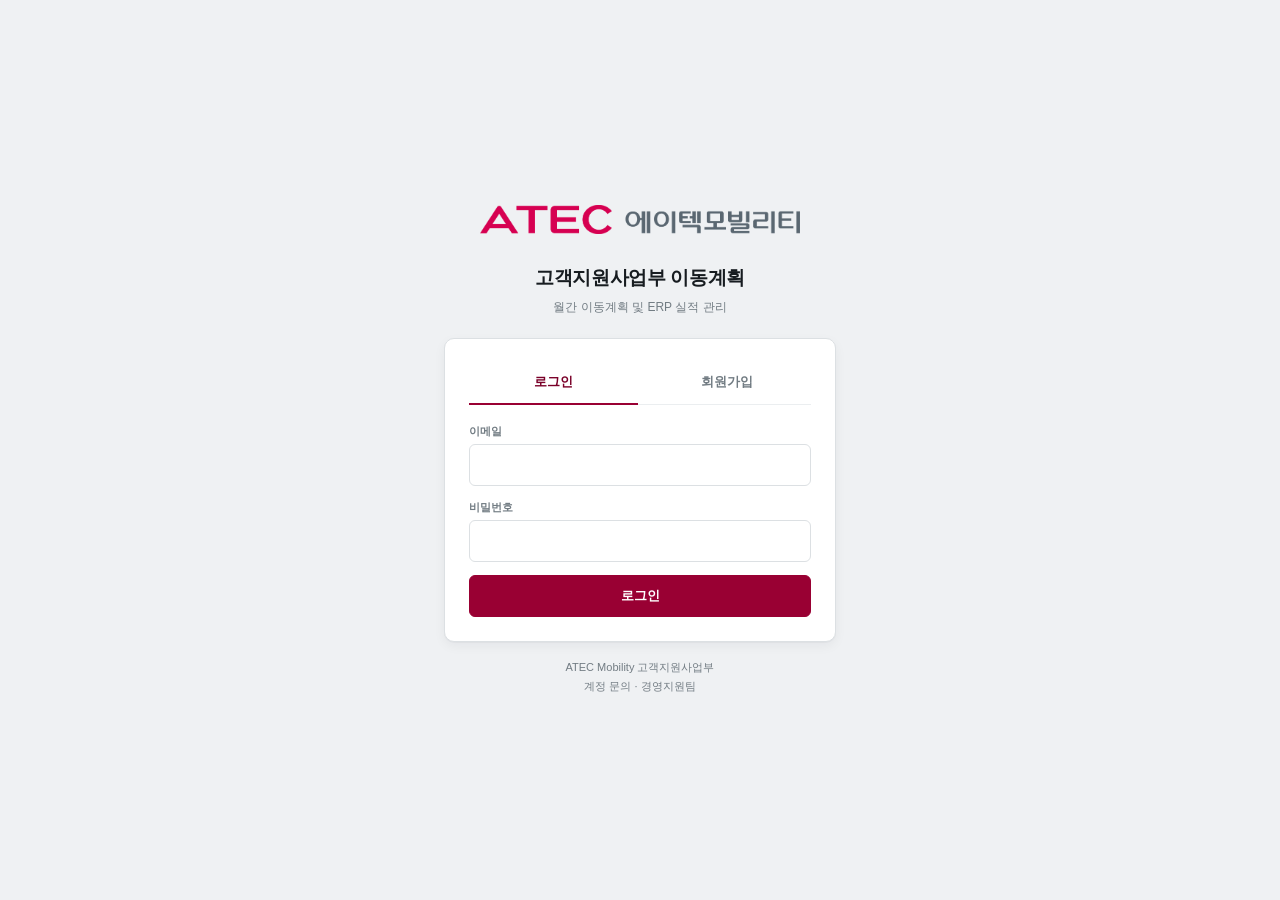
==== commit cc5c32f6: "style: 로그인 로고를 키우고 제목과 사이를 벌린다 (232 → 320px · 아래 여백 16 → 30px) 붙어 있으면 로고가 제목의 윗줄처럼 읽힌다. 사이를 벌려야 로고로 " ====
--- a/index.html
+++ b/index.html
@@ -5,7 +5,7 @@
 <meta name="viewport" content="width=device-width,initial-scale=1">
 <title>ATEC 이동계획 · 로그인</title>
 <link rel="icon" href="data:image/svg+xml,%3Csvg xmlns='http://www.w3.org/2000/svg' viewBox='0 0 32 32'%3E%3Crect width='32' height='32' rx='7' fill='%23D70051'/%3E%3Ctext x='16' y='22' font-size='16' font-family='Arial' font-weight='bold' fill='white' text-anchor='middle'%3EA%3C/text%3E%3C/svg%3E">
-<link rel="stylesheet" href="styles.css?v=20260914z">
+<link rel="stylesheet" href="styles.css?v=20260915a">
 </head>
 <body>
 
@@ -13,7 +13,7 @@
   <div class="auth">
 
     <div class="brand">
-      <img class="logo" src="img/logo.png?v=20260914z" alt="ATEC 에이텍모빌리티">
+      <img class="logo" src="img/logo.png?v=20260915a" alt="ATEC 에이텍모빌리티">
       <h1>고객지원사업부 이동계획</h1>
       <p>월간 이동계획 및 ERP 실적 관리</p>
     </div>
--- a/styles.css
+++ b/styles.css
@@ -945,7 +945,9 @@
 .fld .hint.good{color:var(--ok);font-weight:700}
 .fld .hint.bad{color:var(--red-d);font-weight:700}
 
-/* 로그인 화면 로고 — 흰 바탕이라 원본을 그대로 쓴다 (레일의 반전본이 아니다) */
+/* 로그인 화면 로고 — 흰 바탕이라 원본을 그대로 쓴다 (레일의 반전본이 아니다).
+   로고와 화면 이름 사이를 벌린다 — 붙어 있으면 로고가 제목의 윗줄처럼 읽힌다. */
 .auth .brand .logo{
-  display:block;width:min(232px, 62%);height:auto;margin:0 auto 16px
-}
+  display:block;width:min(320px, 86%);height:auto;margin:0 auto 30px
+}
+.auth .brand h1{margin-top:0}
